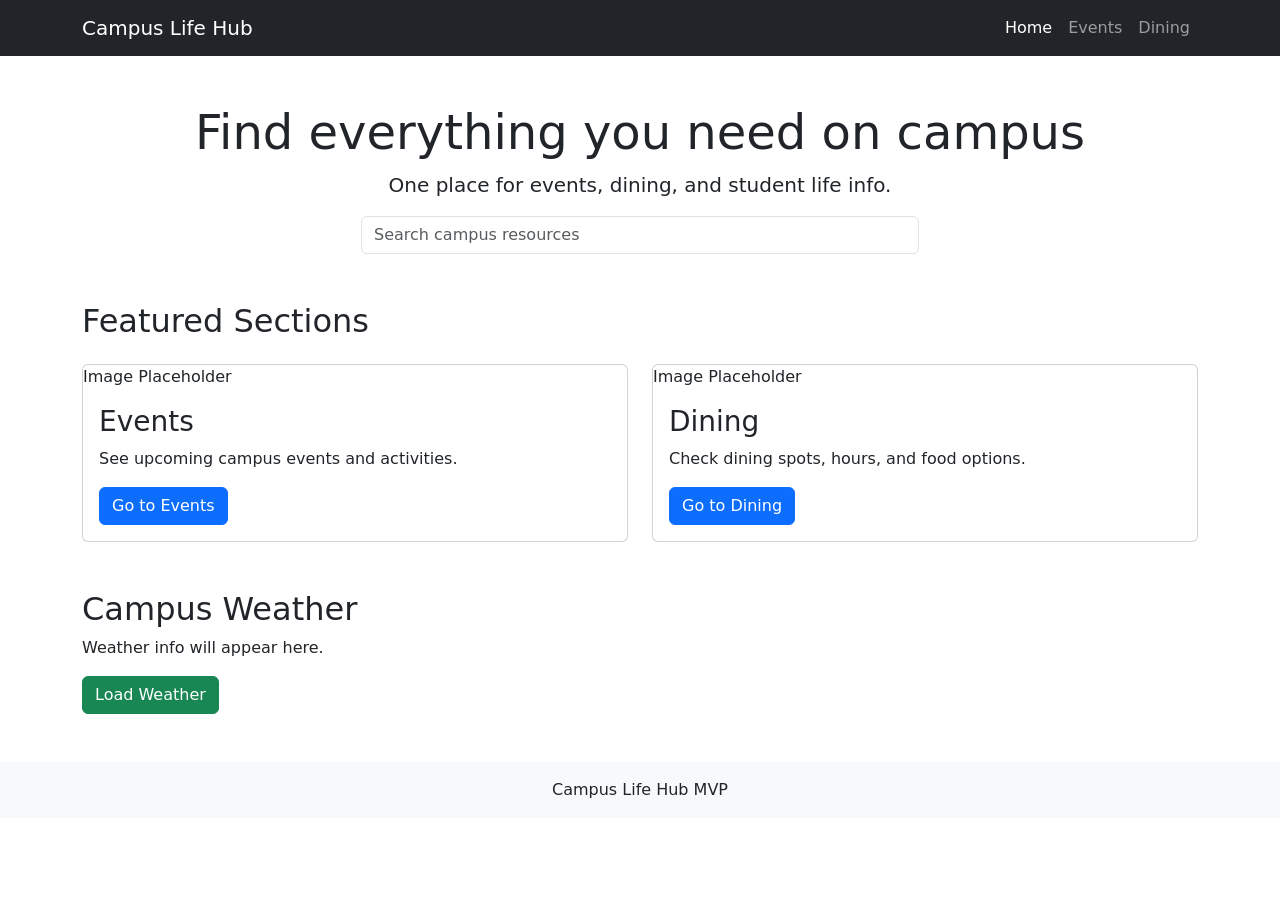
==== index.html @ a822ba08 "Added basic html to all html pages and made index a little better" ====
<!DOCTYPE html>
<html lang="en">
<head>
  <meta charset="UTF-8" />
  <meta name="viewport" content="width=device-width, initial-scale=1.0" />
  <title>Campus Life Hub - Home</title>
  <link
    href="https://cdn.jsdelivr.net/npm/bootstrap@5.3.3/dist/css/bootstrap.min.css"
    rel="stylesheet"
  />
  <link rel="stylesheet" href="css/style.css" />
</head>
<body>

  <nav class="navbar navbar-expand-lg navbar-dark bg-dark">
    <div class="container">
      <a class="navbar-brand" href="index.html">Campus Life Hub</a>
      <button class="navbar-toggler" type="button" data-bs-toggle="collapse" data-bs-target="#navMenu">
        <span class="navbar-toggler-icon"></span>
      </button>
      <div class="collapse navbar-collapse" id="navMenu">
        <ul class="navbar-nav ms-auto">
          <li class="nav-item"><a class="nav-link active" href="index.html">Home</a></li>
          <li class="nav-item"><a class="nav-link" href="events.html">Events</a></li>
          <li class="nav-item"><a class="nav-link" href="dining.html">Dining</a></li>
        </ul>
      </div>
    </div>
  </nav>

  <main class="container my-5">
    <section class="text-center mb-5">
      <h1 class="display-5">Find everything you need on campus</h1>
      <p class="lead">One place for events, dining, and student life info.</p>
      <input type="text" class="form-control w-50 mx-auto" placeholder="Search campus resources">
    </section>

    <section class="mb-5">
      <h2 class="mb-4">Featured Sections</h2>
      <div class="row g-4">
        <div class="col-md-6">
          <div class="card h-100">
            <div class="placeholder-box">Image Placeholder</div>
            <div class="card-body">
              <h3 class="card-title">Events</h3>
              <p class="card-text">See upcoming campus events and activities.</p>
              <a href="events.html" class="btn btn-primary">Go to Events</a>
            </div>
          </div>
        </div>

        <div class="col-md-6">
          <div class="card h-100">
            <div class="placeholder-box">Image Placeholder</div>
            <div class="card-body">
              <h3 class="card-title">Dining</h3>
              <p class="card-text">Check dining spots, hours, and food options.</p>
              <a href="dining.html" class="btn btn-primary">Go to Dining</a>
            </div>
          </div>
        </div>
      </div>
    </section>

    <section class="mt-5">
      <h2>Campus Weather</h2>
      <p id="weather-text">Weather info will appear here.</p>
      <button id="weather-btn" class="btn btn-success">Load Weather</button>
    </section>
  </main>

  <footer class="bg-light text-center py-3 mt-5">
    <p class="mb-0">Campus Life Hub MVP</p>
  </footer>

  <script src="js/script.js"></script>
  <script src="https://cdn.jsdelivr.net/npm/bootstrap@5.3.3/dist/js/bootstrap.bundle.min.js"></script>
</body>
</html>
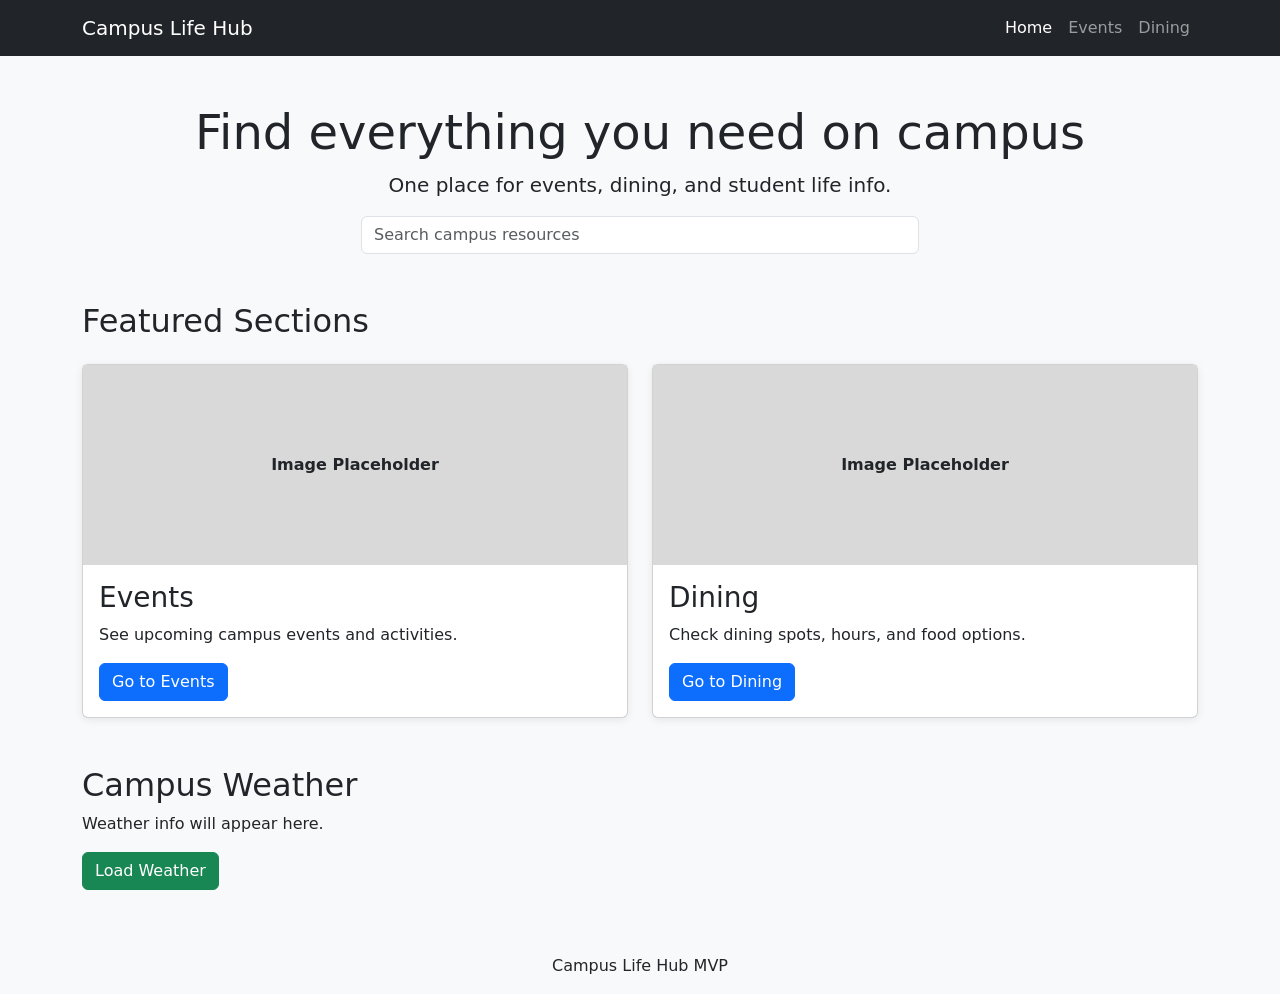
==== commit 3b513295: "Fixed JS errors and finished MVP" ====
--- a/index.html
+++ b/index.html
@@ -73,7 +73,7 @@
     <p class="mb-0">Campus Life Hub MVP</p>
   </footer>
 
-  <script src="js/script.js"></script>
-  <script src="https://cdn.jsdelivr.net/npm/bootstrap@5.3.3/dist/js/bootstrap.bundle.min.js"></script>
+  <script src="./js/script.js"></script>
+<script src="https://cdn.jsdelivr.net/npm/bootstrap@5.3.3/dist/js/bootstrap.bundle.min.js"></script>
 </body>
 </html>
--- a/css/style.css
+++ b/css/style.css
@@ -0,0 +1,16 @@
+body {
+  background-color: #f8f9fa;
+}
+
+.placeholder-box {
+  height: 200px;
+  background-color: #d9d9d9;
+  display: flex;
+  align-items: center;
+  justify-content: center;
+  font-weight: bold;
+}
+
+.card {
+  box-shadow: 0 2px 8px rgba(0, 0, 0, 0.08);
+}
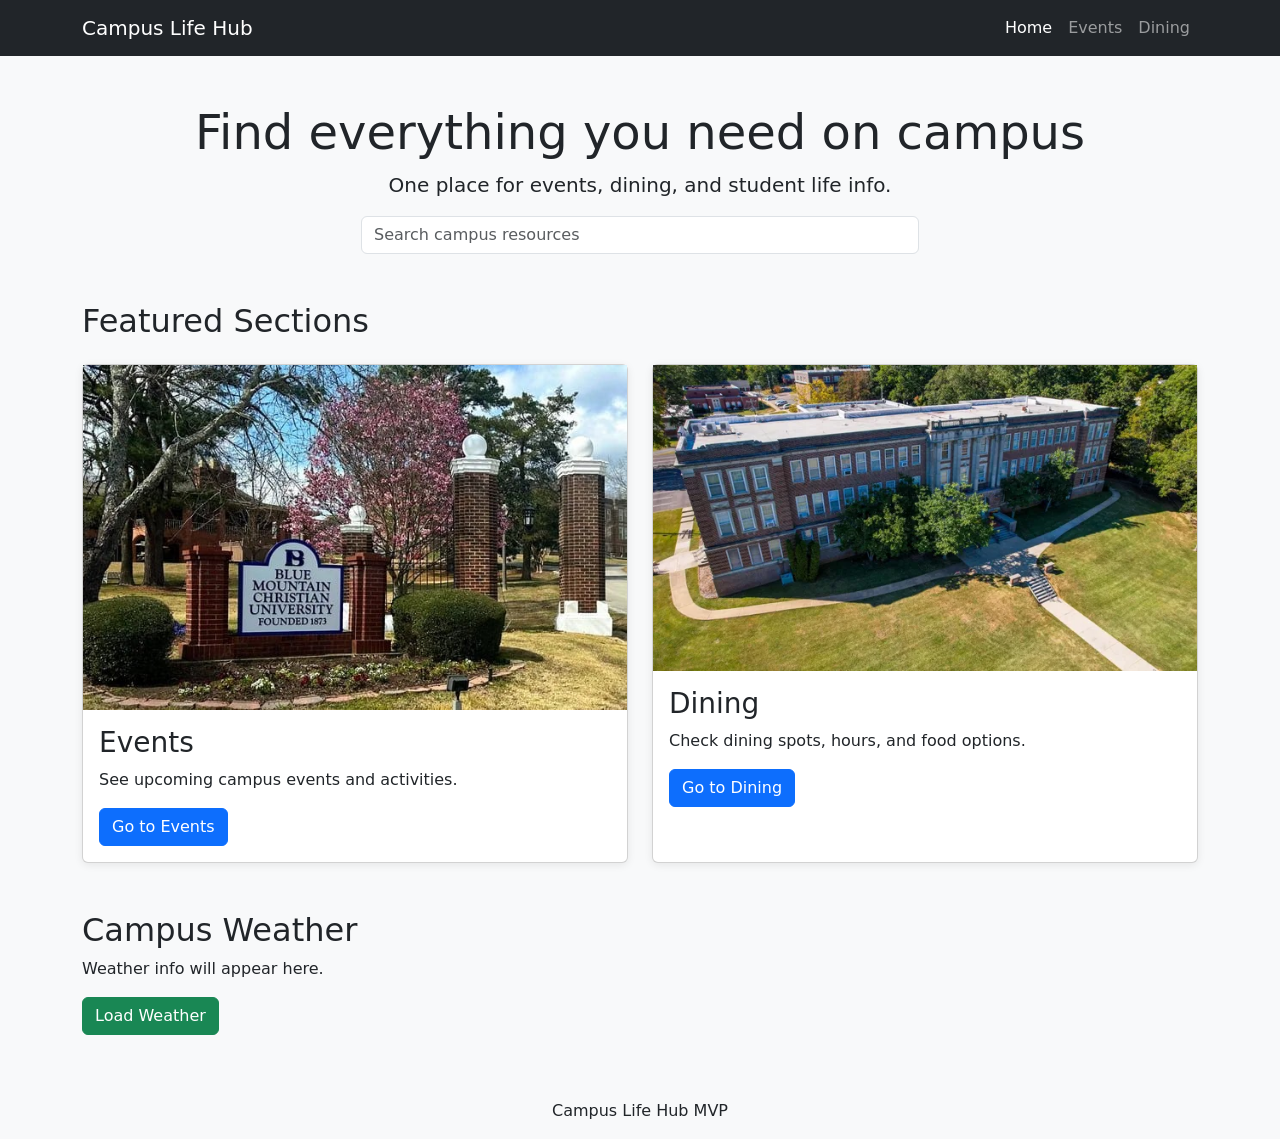
==== commit fc0d6eb9: "Fixed images and menu" ====
--- a/index.html
+++ b/index.html
@@ -40,7 +40,7 @@
       <div class="row g-4">
         <div class="col-md-6">
           <div class="card h-100">
-            <div class="placeholder-box">Image Placeholder</div>
+            <img src="images/events.jpg" alt="Campus events" class="img-fluid">
             <div class="card-body">
               <h3 class="card-title">Events</h3>
               <p class="card-text">See upcoming campus events and activities.</p>
@@ -51,7 +51,7 @@
 
         <div class="col-md-6">
           <div class="card h-100">
-            <div class="placeholder-box">Image Placeholder</div>
+            <img src="images/dining.webp" alt="Campus dining" class="img-fluid">
             <div class="card-body">
               <h3 class="card-title">Dining</h3>
               <p class="card-text">Check dining spots, hours, and food options.</p>
